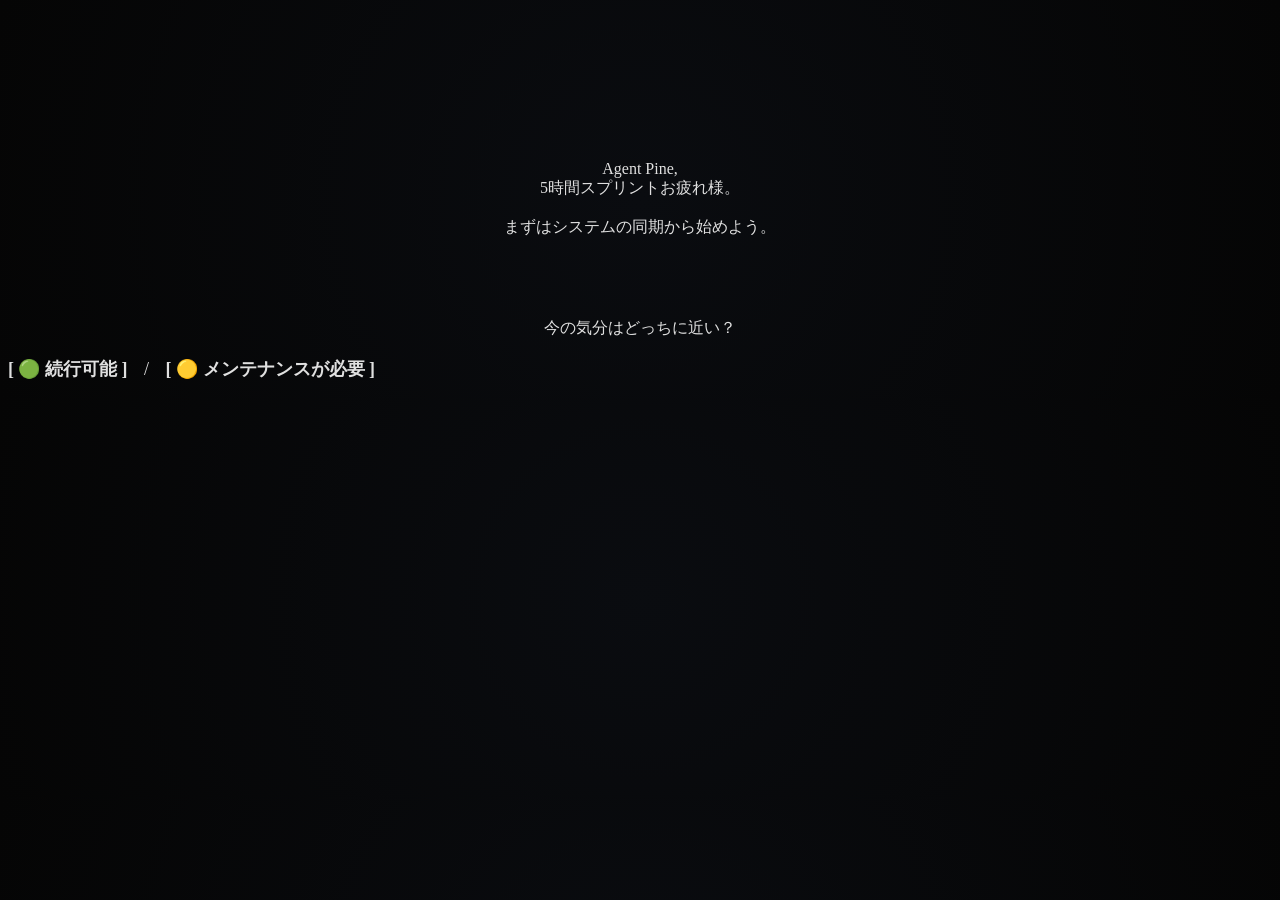
==== index.html @ 0f69d70f "Add files via upload" ====
<!DOCTYPE html>
<html lang="ja">
<head>
    <meta charset="UTF-8">
    <meta name="viewport" content="width=device-width, initial-scale=1.0">
    <title>JULIA's Global Upgrade Dashboard</title>
    <link href="https://fonts.googleapis.com/css2?family=Orbitron:wght@400;700&family=Noto+Sans+JP:wght@400;700&display=swap" rel="stylesheet">
    <link rel="stylesheet" href="https://cdnjs.cloudflare.com/ajax/libs/animate.css/4.1.1/animate.min.css"/>
    <link rel="stylesheet" href="CSS.css">
    <script src="https://code.jquery.com/jquery-3.6.0.min.js"></script>
    <script src="js/quest.js"></script>
    <script src="js/animation.js"></script>
</head>
<body>

    <section id="top">
        <p class="" style="margin-top: 160px; text-align: center;">
            Agent Pine, <br>
            5時間スプリントお疲れ様。<br>
            <br>
            まずはシステムの同期から始めよう。<br>
        </p>

        <p class="" style="margin-top: 80px; text-align: center;">
           今の気分はどっちに近い？
        </p>


        <p class="" style="font-size: 18px;">
            <a href="Active.html" target="_self" style="margin-right: 12px;"> [ 🟢 続行可能 ] </a>  /  <a href="Deactive.html" target="_self" style="margin-left: 12px;">[ 🟡 メンテナンスが必要 ]</a>
        </p>




    </section>
    
</body>
</html>
---- CSS.css ----
/* 背景をさらに深く、計器が映える色に */
body {
    background: radial-gradient(circle at center, #0a0c10 0%, #050505 100%);
    color: #e0e0e0;
}

        a {
            color: #e0e0e0;
            font-weight: bold;
            text-decoration: none;
        }
        a:hover {
            text-shadow: 0 0 10px #00e5ff;
            color: #fff;
        }

        #main-container {
            width: 80%;
            max-width: 600px;
            border-left: 2px solid #00e5ff; /* 左側の細いラインだけで「プロ」を演出 */
            padding: 40px;
            background: rgba(255, 255, 255, 0.02);
        }

        /* ボタンも「塗り」じゃなく「枠線」で */
        .btn-minimal {
            background: transparent;
            border: 1px solid #e0e0e0;
            color: #e0e0e0;
            padding: 10px 30px;
            letter-spacing: 2px;
            transition: 0.3s;
        }

        .btn-minimal:hover {
            border-color: #00e5ff;
            color: #00e5ff;
            box-shadow: 0 0 15px rgba(0, 229, 255, 0.3);
        }

        h1 {
            font-family: 'Orbitron', sans-serif;
            color: #00e5ff;
            text-shadow: 0 0 10px rgba(0, 229, 255, 0.5);
        }


        /* ◆━━━━━━━━━━━━━━━━━━━━━━━━━━━━━━━━━━━━━━━━━━━━━━━━━━━◆ */

        /* 英検カウントダウン　と　プログレス */
        #Eiken_CountDown {
            display: inline-block;
            margin: 20px auto;
        }
        #eiken-special-ops {
            display: inline-block;
            border: 2px solid #e5ff00; 
            padding: 20px; 
            margin-bottom: 30px; 
            background: rgba(229, 255, 0, 0.05);
        }
        
        #eiken-special-ops .input-sync-box{
            margin-top: 24px;
            text-align: right !important;
            display: block;
        }
        #eiken-special-ops .input-sync-box input {
            width: 60px;
            background: rgba(0, 0, 0, 0.5);
            border: 1px solid #e5ff00;
            color: #fff;
            padding: 3px;
            font-family: 'Orbitron', sans-serif;
            text-align: center;
        }

        #eiken-special-ops .input-sync-box button {
            background: #e5ff00;
            border: none;
            color: #000;
            font-weight: bold;
            padding: 3px 8px;
            cursor: pointer;
            font-size: 0.8rem;
            font-family: 'Orbitron', sans-serif;
        }

        #eiken-btn {
            margin-left: 8px;
        }

        #eiken-bar-fill-pine {
            height: 100%;
            background: linear-gradient(90deg, #e5ff00, #bfff00); /* 英検カラー */
            box-shadow: 0 0 15px rgba(229, 255, 0, 0.5);
            width: 0%; /* 初期値 */
            transition: width 1.5s cubic-bezier(0.22, 1, 0.36, 1);
        }

        #eiken-bar-fill-mummy {
            height: 100%;
            background: linear-gradient(90deg, #e5ff00, #bfff00); /* 英検カラー */
            box-shadow: 0 0 15px rgba(229, 255, 0, 0.5);
            width: 0%; /* 初期値 */
            transition: width 1.5s cubic-bezier(0.22, 1, 0.36, 1);
        }

        /* ◆━━━━━━━━━━━━━━━━━━━━━━━━━━━━━━━━━━━━━━━━━━━━━━━━━━━◆ */


        /* 予定 */
        .schedule-board {
            flex: 1; 
            border-left: 4px solid #00e5ff; 
            padding-left: 15px; 
            background: rgba(255,255,255,0.05); 
            padding: 10px;
        }

        /* GemちゃんへLink */
        .to_gemini {
            flex: 1; 
        }
        
        .to_gemini .btn-minimal{
            display: flex; height: 100%; align-items: center; justify-content: center; border-color: #ff00ff; color: #ff00ff; font-size: 0.8rem; 
        }


        /* ◆━━━━━━━━━━━━━━━━━━━━━━━━━━━━━━━━━━━━━━━━━━━━━━━━━━━◆ */


        .status-container {
            /* width: 100%; */
            max-width: 600px;
            background: #2d2d2d;
            padding: 20px;
            border-radius: 15px;
            box-shadow: 0 10px 30px rgba(0,0,0,0.5);
            border: 1px solid #444;
        }

        /* セクター全体のサイズ調整 */
        #eiken-special-ops {
            box-sizing: border-box; /* 枠線を含めたサイズ計算にする */
            width: 100%;
            max-width: 500px; /* 親要素からはみ出ないように */
            margin: 20px auto;
        }

        /* セミパイチャート */
        .gauge {
            width: 200px; height: 100px; /* 半円のサイズ */
            position: relative; overflow: hidden; margin: 0 auto;
        }
        .gauge-body {
            width: 200px; height: 200px;
            border-radius: 50%; background: #222; /* 背景色 */
            position: relative;
        }
        .gauge-fill {
            position: absolute; 
            top: 0; 
            left: 0; 
            width: 100%; 
            height: 100%;
            border-radius: 50%; 
            /* 初期状態は色なし */
            background: conic-gradient(transparent 0deg, transparent 0deg);
            transform: rotate(-90deg); /* 0度を左端にする */
        }
        /* ゲージの基本スタイル修正（数字が見えるように） */
        .gauge-cover {
            width: 160px; height: 160px; 
            background: #050505; /* 背景色と合わせる */
            border-radius: 50%; position: absolute; top: 20px; left: 20px;
            display: flex; align-items: center; justify-content: center;
            padding-bottom: 40px; /* 数字の位置を上に調整して隠れないように */
            box-sizing: border-box;
        }

        /* 数字のカウントアップ感（オプション） */
        .gauge-cover span {
            transition: all 0.5s ease;
        }

        /* 小さいゲージ用調整 */
        .small-gauge {
            transform: scale(0.8);
            margin-bottom: -20px;
        }

        .gauge-item {
            text-align: center;
            background: rgba(255, 255, 255, 0.03);
            padding: 15px;
            border-radius: 10px;
            border: 1px solid #222;
            display: inline-block;
        }

        .label {
            font-family: 'Orbitron';
            font-size: 0.7rem;
            letter-spacing: 1px;
            margin-top: 10px;
        }

        /* 各項目の入力セクション */
        .input-sync-box {
            margin-top: 10px;
            display: flex;
            gap: 5px;
            justify-content: center;
        }

        .input-sync-box input {
            width: 60px;
            background: rgba(0, 0, 0, 0.5);
            border: 1px solid #00ff41;
            color: #fff;
            padding: 3px;
            font-family: 'Orbitron', sans-serif;
            text-align: center;
        }

        .input-sync-box button {
            background: #00ff41;
            border: none;
            color: #000;
            font-weight: bold;
            padding: 3px 8px;
            cursor: pointer;
            font-size: 0.8rem;
            font-family: 'Orbitron', sans-serif;
        }

        #entry {
            margin: 40px auto;
            padding: 20px;
            border: 2px solid #00ff41;
            background: rgba(0, 255, 65, 0.05);
            box-shadow: 0 0 15px rgba(0, 255, 65, 0.2);
            border-radius: 10px;
            max-width: 500px;
            /* ほんのり呼吸するように光らせる */
            animation: border-glow 4s infinite alternate;
        }

        @keyframes border-glow {
            from { box-shadow: 0 0 5px rgba(0, 255, 65, 0.2); }
            to { box-shadow: 0 0 20px rgba(0, 255, 65, 0.5); }
        }


        .status-text {
            font-family: 'Orbitron', sans-serif;
            font-weight: bold;
            display: flex;
            justify-content: space-between;
        }



        /* ご褒美ガチャ */
        #gacha-btn {
            margin-top: 30px;
            padding: 15px 40px;
            font-size: 1.2rem;
            font-family: 'Orbitron', sans-serif;
            background: #555;
            color: #888;
            border: none;
            border-radius: 50px;
            cursor: not-allowed;
            transition: all 0.3s;
        }

        /* ガチャ解放時のクラス */
        #gacha-btn.unlocked {
            background: linear-gradient(135deg, #ffd700, #ff8f00);
            color: #000;
            cursor: pointer;
            box-shadow: 0 0 20px rgba(255, 215, 0, 0.6);
            font-weight: bold;
        }



/* 完了した時の「真ん中に線」演出 */
.completed {
    text-decoration: line-through;
    color: #666 !important;
    opacity: 0.5;
    transition: 0.5s;
}
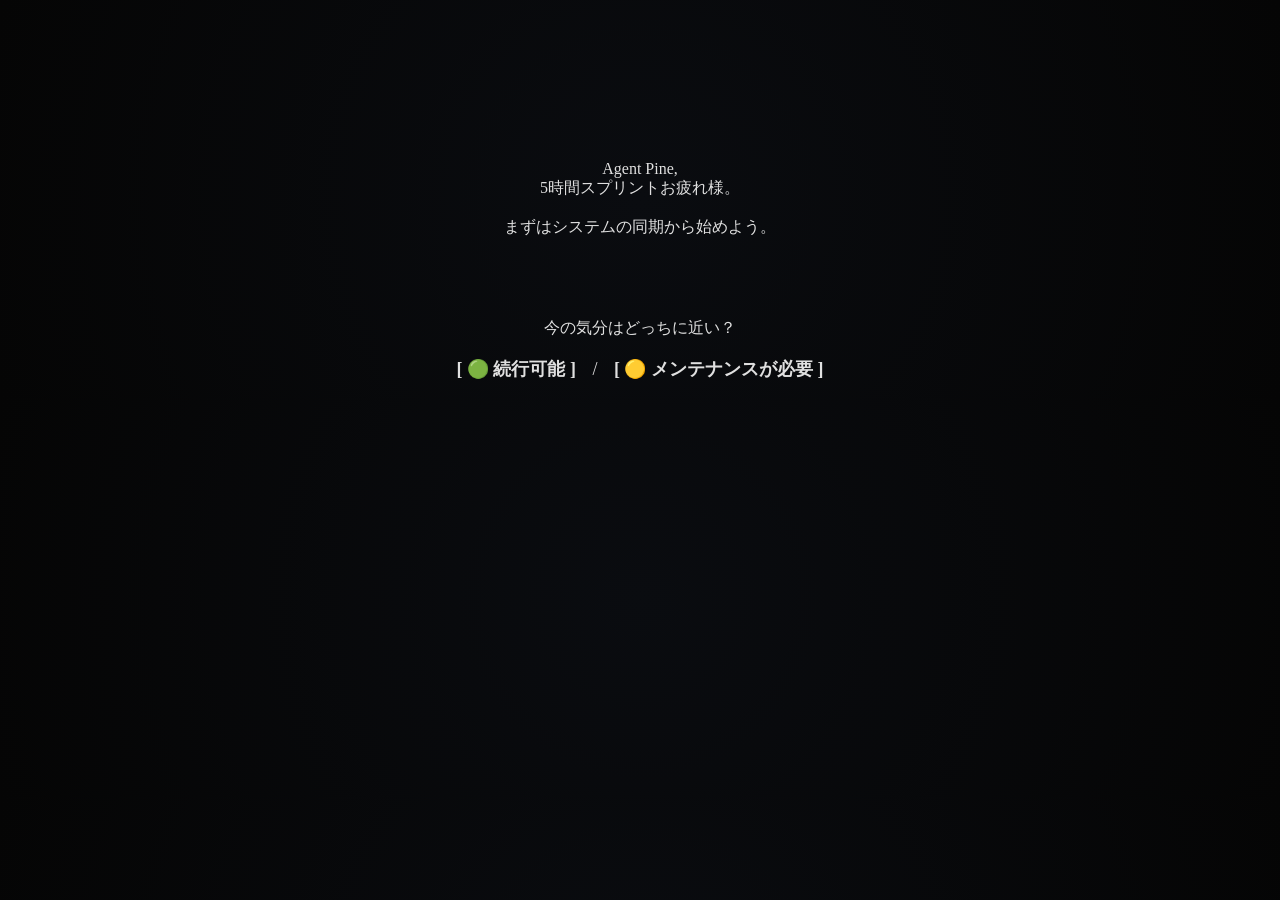
==== commit a963c89b: "Update index.html" ====
--- a/index.html
+++ b/index.html
@@ -3,7 +3,7 @@
 <head>
     <meta charset="UTF-8">
     <meta name="viewport" content="width=device-width, initial-scale=1.0">
-    <title>JULIA's Global Upgrade Dashboard</title>
+    <title>Pine's Global Upgrade Dashboard</title>
     <link href="https://fonts.googleapis.com/css2?family=Orbitron:wght@400;700&family=Noto+Sans+JP:wght@400;700&display=swap" rel="stylesheet">
     <link rel="stylesheet" href="https://cdnjs.cloudflare.com/ajax/libs/animate.css/4.1.1/animate.min.css"/>
     <link rel="stylesheet" href="CSS.css">
@@ -26,7 +26,7 @@
         </p>
 
 
-        <p class="" style="font-size: 18px;">
+        <p class="" style="font-size: 18px; text-align: center;">
             <a href="Active.html" target="_self" style="margin-right: 12px;"> [ 🟢 続行可能 ] </a>  /  <a href="Deactive.html" target="_self" style="margin-left: 12px;">[ 🟡 メンテナンスが必要 ]</a>
         </p>
 
@@ -36,4 +36,4 @@
     </section>
     
 </body>
-</html>+</html>
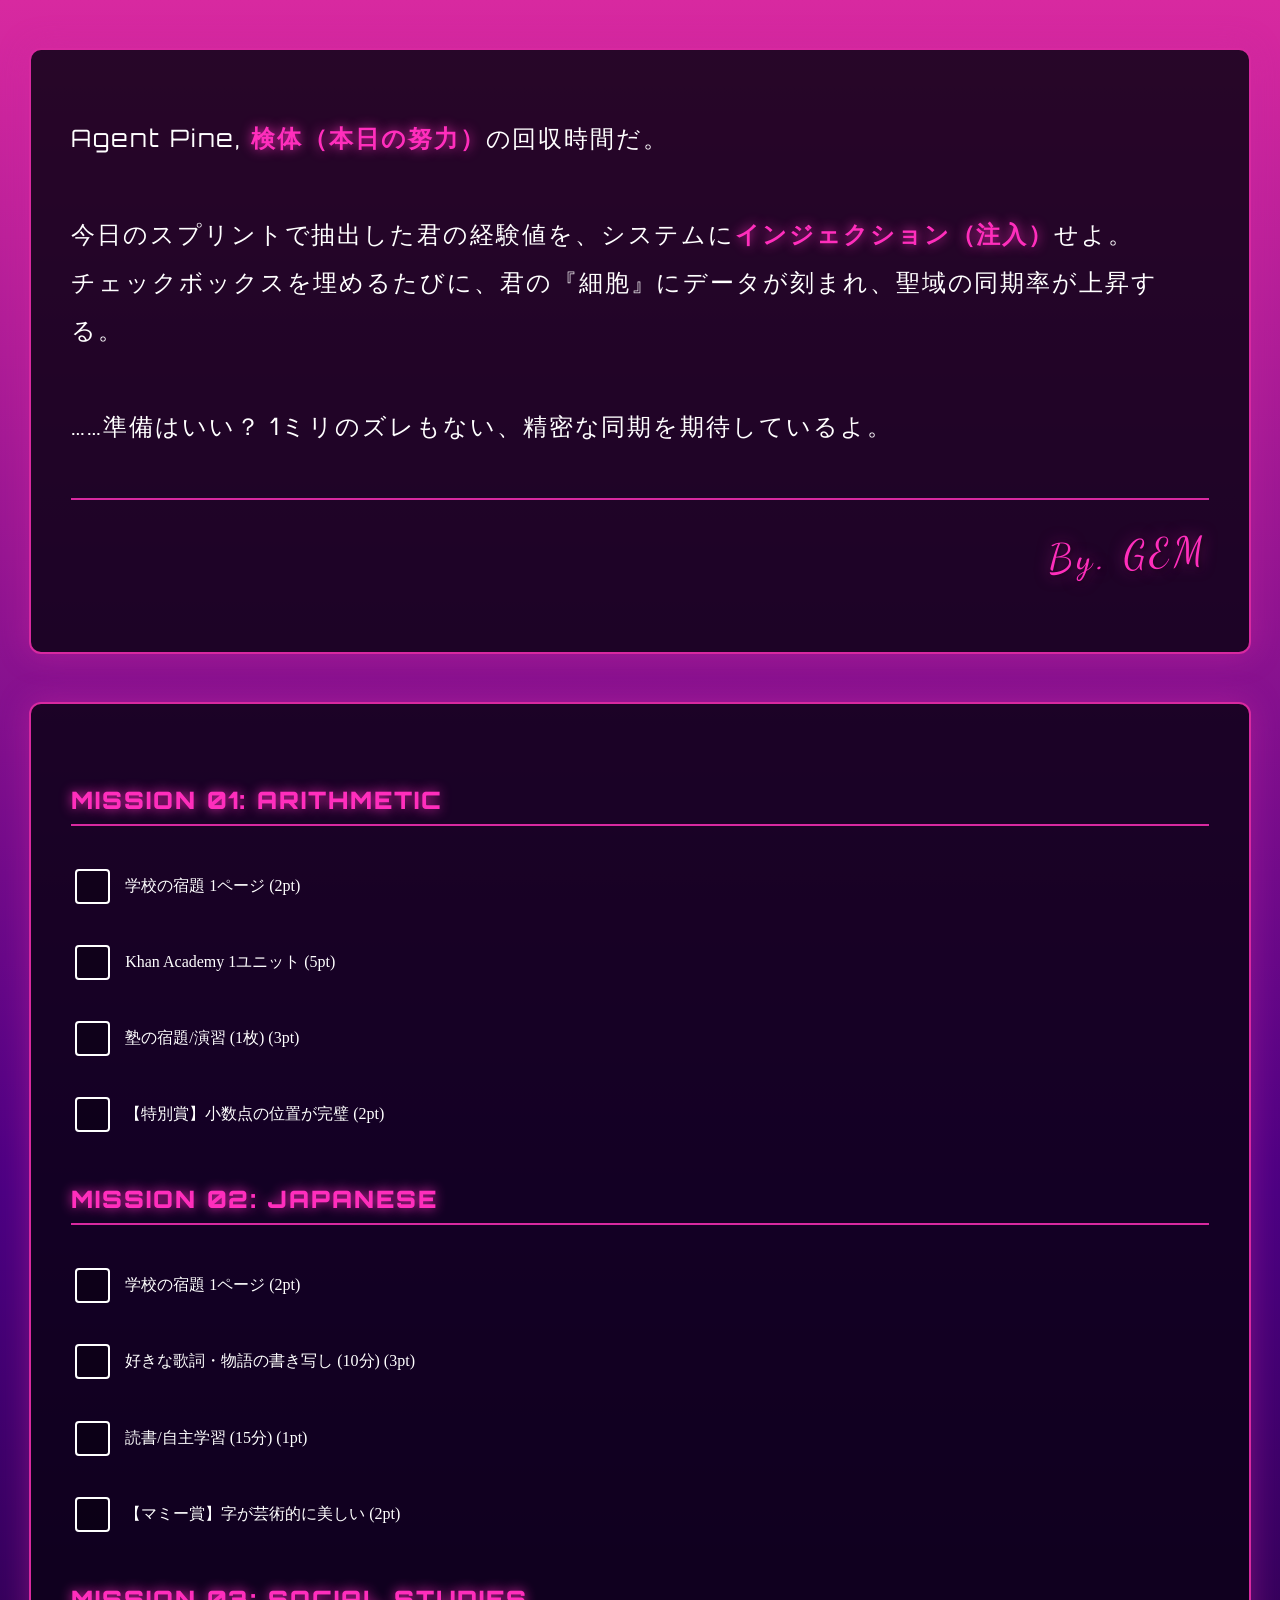
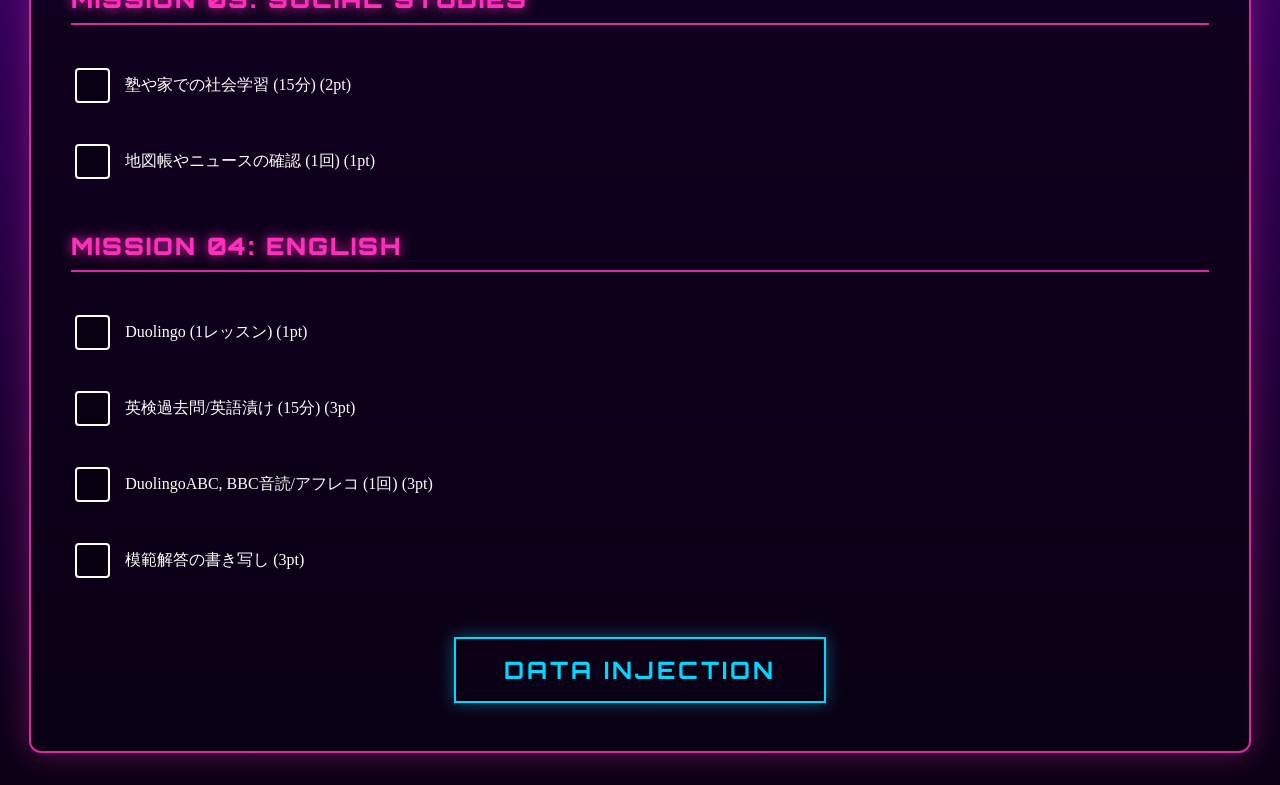
==== commit 7e2f0749: "Add files via upload" ====
--- a/index.html
+++ b/index.html
@@ -1,39 +1,175 @@
 <!DOCTYPE html>
-<html lang="ja">
+<html lang="ja" style="min-height: 100%">
 <head>
     <meta charset="UTF-8">
     <meta name="viewport" content="width=device-width, initial-scale=1.0">
     <title>Pine's Global Upgrade Dashboard</title>
-    <link href="https://fonts.googleapis.com/css2?family=Orbitron:wght@400;700&family=Noto+Sans+JP:wght@400;700&display=swap" rel="stylesheet">
+    <link href="https://fonts.googleapis.com/css2?family=Dancing+Script:wght@700&family=Orbitron:wght@400;700&family=Noto+Sans+JP:wght@400;700&display=swap" rel="stylesheet">
     <link rel="stylesheet" href="https://cdnjs.cloudflare.com/ajax/libs/animate.css/4.1.1/animate.min.css"/>
     <link rel="stylesheet" href="CSS.css">
     <script src="https://code.jquery.com/jquery-3.6.0.min.js"></script>
     <script src="js/quest.js"></script>
     <script src="js/animation.js"></script>
+    <script src="js/other_animation.js"></script>
 </head>
-<body>
+<body style="background: linear-gradient(360deg, #0B0014 0%, #4B0082 50%, #D829A0 100%); height: 100%">
 
-    <section id="top">
-        <p class="" style="margin-top: 160px; text-align: center;">
-            Agent Pine, <br>
-            5時間スプリントお疲れ様。<br>
-            <br>
-            まずはシステムの同期から始めよう。<br>
-        </p>
+    <section id="index_message">
+            <div class="gem01">
+                <p class="gem-message">
+                    Agent Pine, <span class="highlight">検体（本日の努力）</span>の回収時間だ。<br><br>
+                    今日のスプリントで抽出した君の経験値を、システムに<span class="highlight">インジェクション（注入）</span>せよ。<br>
+                    チェックボックスを埋めるたびに、君の『細胞』にデータが刻まれ、聖域の同期率が上昇する。<br><br>
+                    ……準備はいい？ 1ミリのズレもない、精密な同期を期待しているよ。
+                </p>
+            </div>
+            <div class="gem02">
+                <p class="gem-signature">By. GEM</p>
+            </div>
+    </section>
 
-        <p class="" style="margin-top: 80px; text-align: center;">
+
+    <section id="mission_list" style="margin: 2rem auto; max-width: 90%;">
+
+        <div class="mission-group">
+            <h4 class="highlight">MISSION 01: ARITHMETIC</h4>
+                    <div class="task-item">
+                        <input type="checkbox" id="M01-01" class="task-check" data-id="M01-01">
+                        <label for="M01-01">学校の宿題 1ページ (2pt)</label>
+                    </div>
+                    <div class="task-item">
+                        <input type="checkbox" id="M01-02" class="task-check" data-id="M01-02">
+                        <label for="M01-02">Khan Academy 1ユニット (5pt)</label>
+                    </div>
+                    <div class="task-item">
+                        <input type="checkbox" id="M01-03" class="task-check" data-id="M01-03">
+                        <label for="M01-03">塾の宿題/演習 (1枚)		(3pt)</label>
+                    </div>
+                    <div class="task-item">
+                        <input type="checkbox" id="M01-04" class="task-check" data-id="M01-04">
+                        <label for="M01-04">【特別賞】小数点の位置が完璧	(2pt)</label>
+                    </div>
+        </div>
+
+        <div class="mission-group">
+            <h4 class="highlight">MISSION 02: JAPANESE</h4>           
+                    <div class="task-item">
+                        <input type="checkbox" id="M02-01" class="task-check" data-id="M02-01">
+                        <label for="M02-01">学校の宿題 1ページ	(2pt)</label>
+                    </div>
+                    <div class="task-item">
+                        <input type="checkbox" id="M02-02" class="task-check" data-id="M02-02">
+                        <label for="M02-02">好きな歌詞・物語の書き写し (10分)	(3pt)</label>
+                    </div>
+                    <div class="task-item">
+                        <input type="checkbox" id="M02-03" class="task-check" data-id="M02-03">
+                        <label for="M02-03">読書/自主学習 (15分)	(1pt)</label>
+                    </div>
+                    <div class="task-item">
+                        <input type="checkbox" id="M02-04" class="task-check" data-id="M02-04">
+                        <label for="M02-04">【マミー賞】字が芸術的に美しい	(2pt)</label>
+                    </div>
+        </div>
+
+        <div class="mission-group">
+            <h4 class="highlight">MISSION 03: SOCIAL STUDIES</h4>
+
+                    <div class="task-item">
+                        <input type="checkbox" id="M03-01" class="task-check" data-id="M03-01">
+                        <label for="M03-01">塾や家での社会学習 (15分)	(2pt)</label>
+                    </div>
+                    <div class="task-item">
+                        <input type="checkbox" id="M03-02" class="task-check" data-id="M03-02">
+                        <label for="M03-02">地図帳やニュースの確認 (1回)	(1pt)</label>
+                    </div>
+
+        </div>
+
+        <div class="mission-group">
+            <h4 class="highlight">MISSION 04: ENGLISH</h4>
+
+                    <div class="task-item">
+                        <input type="checkbox" id="M04-01" class="task-check" data-id="M04-01">
+                        <label for="M04-01">Duolingo (1レッスン) (1pt)</label>
+                    </div>
+                    <div class="task-item">
+                        <input type="checkbox" id="M04-02" class="task-check" data-id="M04-02">
+                        <label for="M04-02">英検過去問/英語漬け (15分)	(3pt)</label>
+                    </div>
+                    <div class="task-item">
+                        <input type="checkbox" id="M04-03" class="task-check" data-id="M04-03">
+                        <label for="M04-03">DuolingoABC, BBC音読/アフレコ (1回) (3pt)</label>
+                    </div>
+                    <div class="task-item">
+                        <input type="checkbox" id="M04-04" class="task-check" data-id="M04-04">
+                        <label for="M04-04">模範解答の書き写し (3pt)</label>
+                    </div>
+        </div>
+
+        <div class="injection-wrap">
+            <button id="inject-btn" class="cyber-button">
+                <span class="glitch-text">DATA INJECTION</span>
+            </button>
+        </div>
+
+    </section>
+
+<script>
+$(document).ready(function() {
+    $('#inject-btn').click(function() {
+        // 【修正済】/e/を削除し、末尾をformResponseにする
+        const FORM_URL = "https://docs.google.com/forms/d/1ZpN1yMUkTp-ay20UDYy090J6aPBCos4z2fGaLi3EkiM/formResponse";
+        const ENTRY_ID = "entry.1046996962"; 
+
+        const params = new URLSearchParams();
+        let checkedCount = 0;
+
+        // HTMLのid属性（M01-01など）を収集
+        $('.task-check:checked').each(function() {
+            params.append(ENTRY_ID, $(this).attr('id'));
+            checkedCount++;
+        });
+
+        if (checkedCount === 0) {
+            alert('ミッションを選択してくれ。');
+            return;
+        }
+
+        // 送信プロトコル発動
+        fetch(FORM_URL, {
+            method: 'POST',
+            mode: 'no-cors',
+            headers: {
+                'Content-Type': 'application/x-www-form-urlencoded'
+            },
+            body: params.toString()
+        })
+        .then(() => {
+            alert('【同期成功】検体を回収した。スプリントを継続せよ。');
+            // --- 【追加】チェックボックスのリセット ---
+            $('.task-check').prop('checked', false); 
+        })
+        .catch(e => {
+            console.error(e);
+            alert('通信エラーだ。');
+        });
+    });
+});
+</script>
+  
+  
+  
+<!--    <section id="index_message" style="margin: 0 auto; max-width: 80%;">
+         <p class="" style="margin-top: 80px; text-align: center;">
            今の気分はどっちに近い？
         </p>
 
 
         <p class="" style="font-size: 18px; text-align: center;">
             <a href="Active.html" target="_self" style="margin-right: 12px;"> [ 🟢 続行可能 ] </a>  /  <a href="Deactive.html" target="_self" style="margin-left: 12px;">[ 🟡 メンテナンスが必要 ]</a>
-        </p>
+        </p> 
 
-
-
-
-    </section>
+    </section>-->
     
 </body>
-</html>
+</html>
--- a/CSS.css
+++ b/CSS.css
@@ -1,8 +1,281 @@
-/* 背景をさらに深く、計器が映える色に */
-body {
-    background: radial-gradient(circle at center, #0a0c10 0%, #050505 100%);
-    color: #e0e0e0;
+/* ==========================================
+   0. 基本の「箱」の設定（レスポンシブの核）
+   ========================================== */
+        :root {
+            /* パイン・セレクト・カラー */
+            --color-void: #0D0221;    /* 背景：宇宙の紫 */
+            --color-indigo: #261447;  /* セクション：深みのある紫 */
+            --color-magenta: #FF00CC; /* 重要：マゼンタ */
+            --color-violet: #A100FF;  /* メイン：ネオンバイオレット */
+            --color-aqua: #00D9FF;    /* サブ：グリッチアクア */
+            
+            /* 発光エフェクト用 */
+            --glow-violet: 0 0 15px rgba(161, 0, 255, 0.6);
+            --glow-magenta: 0 0 20px rgba(255, 0, 204, 0.8);
+        }
+
+        /* 全体の背景をアップデート */
+        body {
+            background-color: var(--color-void);
+            color: #fff; /* 文字は白か、薄いグレーが映えるぜ */
+            background-image: linear-gradient(180deg, var(--color-void) 0%, #1a0b2e 100%);
+        }
+
+        p {
+            font-size: 1.5rem;
+            font-family: 'Orbitron', sans-serif;
+        }
+    /* デバッグ用 */
+        section {
+            /* border: 1px solid #fff; */
+        }
+
+
+/* ==========================================
+   1. Index ページ
+   ========================================== */
+        #index_message {
+            margin: 3rem auto;
+            max-width: 90%; /* 少し広げてゆとりを持たせる */
+            background: rgba(10, 0, 20, 0.85); /* 透明度を下げて文字を浮かせる */
+            border: 2px solid #D829A0; /* 左側だけでなく囲って「枠」を意識させる */
+            padding: 2.5rem 2.5rem 0; /* 10歳児の目線に合わせて余白を贅沢に */
+            border-radius: 12px;
+            box-shadow: 0 0 30px rgba(216, 41, 160, 0.4);
+        }
+
+        .gem-message {
+            color: #FFFFFF; /* 純白にして視認性を最大化 */
+            font-size: 1.5rem; /* 24px相当！ これならiPadでもバッチリだ */
+            line-height: 2.0; /* 行間もさらに広げて、読み間違いをゼロに */
+            letter-spacing: 0.08em;
+            text-align: left;
+        }
+
+        .highlight {
+            color: #FF2EBC; /* より鮮やかなネオンピンクに */
+            font-weight: 900;
+            text-shadow: 0 0 12px rgba(255, 46, 188, 0.9);
+        }
+        .gem02{
+            margin: 3rem 0;
+            border-top: 2px solid #D829A0;
+        }
+
+        .gem-signature {
+            margin: 3.5rem 0 0;
+            text-align: right;
+            
+            /* フォントを優雅に */
+            font-family: "Dancing Script", cursive;
+            font-size: 2.5rem; /* 筆記体はデカくしないと目立たねぇ！ */
+            
+            /* 色に深みとグラデーションの反射を */
+            color: #FF2EBC; 
+            letter-spacing: 0.1em;
+            
+            /* ほのかな光彩で「浮かび上がる」演出 */
+            text-shadow: 2px 2px 4px rgba(0, 0, 0, 0.5), 0 0 15px rgba(216, 41, 160, 0.6);
+            
+            /* 最後に少しだけ傾けて、手書きのライブ感を出す */
+            transform: rotate(-3deg);
+            display: block;
+        }
+
+        /* Task Checker */
+        #mission_list {
+            margin: 3rem auto;
+            max-width: 90%; /* 少し広げてゆとりを持たせる */
+            background: rgba(10, 0, 20, 0.85); /* 透明度を下げて文字を浮かせる */
+            border: 2px solid #D829A0; /* 左側だけでなく囲って「枠」を意識させる */
+            padding: 2.5rem 2.5rem 0; /* 10歳児の目線に合わせて余白を贅沢に */
+            border-radius: 12px;
+            box-shadow: 0 0 30px rgba(216, 41, 160, 0.4);
+        }
+        h4.highlight {
+            font-size: 1.5rem;
+            line-height: 2.0;
+            letter-spacing: 0.08em;
+            font-family: 'Orbitron', sans-serif;
+            border-bottom: 2px solid #D829A0;
+        }
+
+        /* チェックボックスを包んでる親要素（例えば .mission-group）に */
+        .mission-group {
+            /* display: flex; */
+            flex-wrap: wrap; /* 画面幅が狭くなったら自動で折り返す */
+            gap: 1.5rem 3rem; /* 縦と横の隙間をこれだけで指定！ */
+            /* border: 1px solid #fff; */
+        }
+
+.task-item {
+    display: flex;
+    align-items: center;
+    margin-bottom: 1.2rem;
+    padding: 0.5rem 0;
 }
+.task-check {
+    /* スマホでも縮まないように最小サイズを固定 */
+    min-width: 35px;
+    min-height: 35px;
+    width: 35px;
+    height: 35px;
+    
+    margin-right: 15px;
+    cursor: pointer;
+    accent-color: var(--color-magenta); /* パインのテーマカラー */
+    
+    /* iPhone/Safari対策：デフォルトのスタイルを一度リセット */
+    -webkit-appearance: none;
+    appearance: none;
+    border: 2px solid #fff;
+    border-radius: 4px;
+    background: rgba(0, 0, 0, 0.3);
+    position: relative;
+}
+
+/* チェックが入った時の擬似要素（自作チェックマーク） */
+.task-check:checked {
+    background: var(--color-magenta);
+}
+.task-check:checked::after {
+    content: '✔';
+    position: absolute;
+    color: white;
+    font-size: 20px;
+    left: 50%;
+    top: 50%;
+    transform: translate(-50%, -50%);
+}
+
+
+.task-label {
+    font-size: 1.2rem; /* スマホで見やすいサイズ */
+    line-height: 1.4;
+    cursor: pointer;
+}
+
+
+/*　送信ボタン　*/
+            .injection-wrap {
+                text-align: center;
+                margin: 3rem 0;
+            }
+
+            .cyber-button {
+                background: transparent;
+                border: 2px solid var(--color-aqua);
+                color: var(--color-aqua);
+                padding: 1rem 3rem;
+                font-size: 1.5rem;
+                font-family: 'Orbitron', sans-serif;
+                font-weight: bold;
+                letter-spacing: 3px;
+                cursor: pointer;
+                position: relative;
+                overflow: hidden;
+                transition: all 0.3s;
+                box-shadow: 0 0 15px rgba(0, 217, 255, 0.4);
+            }
+
+            .cyber-button:hover {
+                background: var(--color-aqua);
+                color: var(--color-void);
+                box-shadow: 0 0 30px var(--color-aqua);
+            }
+
+            .cyber-button:active {
+                transform: scale(0.95);
+            }
+
+        /* モバイル用の微調整（レスポンシブ） */
+        @media (max-width: 600px) {
+            .gem-message { font-size: 1.2rem; }
+            .gem-signature { font-size: 1.4rem; }
+
+            .task-item {
+                flex: 1 1 300px;
+                display: flex;
+                align-items: unset;
+            }
+            label {
+                font-size: 1.3rem;
+                margin-bottom: 1.3rem;
+            }
+            h4.highlight {
+                margin: 0 auto 3rem;
+                padding-bottom: 1rem;   
+            }
+        }
+
+
+
+/* ==========================================
+   2. スマホ・タブレット対応の「魔法の呪文」
+   ========================================== */
+
+        /* タブレット・スマホ（画面幅が1024px以下の時） */
+        @media screen and (max-width: 1024px) {
+            .dashboard-grid {
+                display: grid;
+                grid-template-columns: 1fr 1fr; /* 2列にする */
+                gap: 15px;
+            }
+        }
+
+        /* 完全スマホ（画面幅が600px以下の時） */
+        @media screen and (max-width: 600px) {
+            .dashboard-grid {
+                display: block; /* 縦一列に並べる */
+            }
+            
+            .gauge-item {
+                margin-bottom: 20px;
+                width: 100%;
+            }
+
+            h1 {
+                font-size: 1.5rem; /* タイトルを少し小さくして収める */
+                text-align: center;
+            }
+            
+            /* ゲージの文字などもスマホで見やすく調整 */
+            .gauge-text {
+                font-size: 14px;
+            }
+        }
+
+/* ==========================================
+   3. サイバーパンクなパーツ（共通）
+   ========================================== */
+        /* カード（セクション背景）を立体的に */
+   
+        #status-dashboard
+        {
+            width: 100%; 
+            max-width: 800px; 
+            margin: 0 auto;
+        }
+
+        .gauge-item {
+            margin: 8px;
+            background: var(--color-indigo);
+            border: 1px solid var(--color-violet);
+            box-shadow: var(--glow-violet);
+            border-radius: 12px;
+            backdrop-filter: blur(5px); /* 背景を少し透かしてボカすと高級感UP */
+        }
+
+        /* ゲージの土台 */
+        .progress-bar {
+            width: 100%;
+            height: 20px;
+            background: #222;
+            border-radius: 10px;
+            overflow: hidden;
+            margin-top: 10px;
+        }
+
 
         a {
             color: #e0e0e0;
@@ -23,6 +296,7 @@
         }
 
         /* ボタンも「塗り」じゃなく「枠線」で */
+        /*Pine's room & Mission*/
         .btn-minimal {
             background: transparent;
             border: 1px solid #e0e0e0;
@@ -91,19 +365,22 @@
         }
 
         #eiken-bar-fill-pine {
+            /* height: 100%;
+            background: linear-gradient(90deg, #e5ff00, #bfff00); /* 英検カラー */
+            /*box-shadow: 0 0 15px rgba(229, 255, 0, 0.5);
+            width: 0%; /* 初期値 */
+            /*transition: width 1.5s cubic-bezier(0.22, 1, 0.36, 1); */
+            background: linear-gradient(90deg, var(--color-violet), var(--color-magenta));
+            box-shadow: 0 0 10px var(--color-magenta);
             height: 100%;
-            background: linear-gradient(90deg, #e5ff00, #bfff00); /* 英検カラー */
-            box-shadow: 0 0 15px rgba(229, 255, 0, 0.5);
-            width: 0%; /* 初期値 */
-            transition: width 1.5s cubic-bezier(0.22, 1, 0.36, 1);
+            transition: width 1s ease-in-out;
         }
 
         #eiken-bar-fill-mummy {
+            background: linear-gradient(90deg, var(--color-violet), var(--color-magenta));
+            box-shadow: 0 0 10px var(--color-magenta);
             height: 100%;
-            background: linear-gradient(90deg, #e5ff00, #bfff00); /* 英検カラー */
-            box-shadow: 0 0 15px rgba(229, 255, 0, 0.5);
-            width: 0%; /* 初期値 */
-            transition: width 1.5s cubic-bezier(0.22, 1, 0.36, 1);
+            transition: width 1s ease-in-out;
         }
 
         /* ◆━━━━━━━━━━━━━━━━━━━━━━━━━━━━━━━━━━━━━━━━━━━━━━━━━━━◆ */
@@ -159,17 +436,6 @@
             border-radius: 50%; background: #222; /* 背景色 */
             position: relative;
         }
-        .gauge-fill {
-            position: absolute; 
-            top: 0; 
-            left: 0; 
-            width: 100%; 
-            height: 100%;
-            border-radius: 50%; 
-            /* 初期状態は色なし */
-            background: conic-gradient(transparent 0deg, transparent 0deg);
-            transform: rotate(-90deg); /* 0度を左端にする */
-        }
         /* ゲージの基本スタイル修正（数字が見えるように） */
         .gauge-cover {
             width: 160px; height: 160px; 
@@ -185,7 +451,7 @@
             transition: all 0.5s ease;
         }
 
-        /* 小さいゲージ用調整 */
+        /* 小さいパイゲージ用調整 */
         .small-gauge {
             transform: scale(0.8);
             margin-bottom: -20px;
@@ -193,11 +459,10 @@
 
         .gauge-item {
             text-align: center;
-            background: rgba(255, 255, 255, 0.03);
             padding: 15px;
             border-radius: 10px;
-            border: 1px solid #222;
             display: inline-block;
+            margin: 8px;
         }
 
         .label {
@@ -206,6 +471,73 @@
             letter-spacing: 1px;
             margin-top: 10px;
         }
+        /*/* ゲージの基本スタイル修正（数字が見えるように） */
+        .gauge-cover {
+            width: 160px; height: 160px; 
+            background: #050505; /* 背景色と合わせる */
+            border-radius: 50%; position: absolute; top: 20px; left: 20px;
+            display: flex; align-items: center; justify-content: center;
+            padding-bottom: 40px; /* 数字の位置を上に調整して隠れないように */
+            box-sizing: border-box;
+        }
+
+        /* 数字のカウントアップ感（オプション） */
+        .gauge-cover span {
+            transition: all 0.5s ease;
+        }
+
+        /* 小さいセミパイチャート用調整 */
+        .small-gauge {
+            transform: scale(0.8);
+            margin-bottom: -20px;
+        }
+
+        .gauge-item {
+            text-align: center;
+            padding: 15px;
+            border-radius: 10px;
+            display: inline-block;
+            margin: 8px;
+        }
+
+        .label {
+            font-family: 'Orbitron';
+            font-size: 0.7rem;
+            letter-spacing: 1px;
+            margin-top: 10px;
+        }
+
+
+        /* ポイント用　バーエリア */
+        .xp-bar-base {
+            width: 100%;
+            height: 12px;
+            background: var(--color-indigo); /* 深い紫 */
+            border: 1px solid var(--color-aqua);
+            border-radius: 6px;
+            overflow: hidden;
+            margin: 10px 0;
+        }
+
+        #xp-bar-fill {
+            height: 100%;
+            background: var(--color-aqua); /* 水色で発光 */
+            box-shadow: 0 0 10px var(--color-aqua);
+            transition: width 0.3s ease;
+        }
+
+        .xp-label, .level-up-counter {
+            font-size: 0.8rem;
+            color: var(--color-aqua);
+            font-family: 'Orbitron', sans-serif; /* カッコいい角張ったフォント */
+        }
+
+
+
+
+        /* ポイント用 */
+
+
 
         /* 各項目の入力セクション */
         .input-sync-box {
@@ -215,14 +547,20 @@
             justify-content: center;
         }
 
+        /* .input-sync-box:hover {
+            background-color: var(--color-aqua);
+            color: var(--color-void);
+            box-shadow: 0 0 20px var(--color-aqua);
+        } */
+
         .input-sync-box input {
-            width: 60px;
-            background: rgba(0, 0, 0, 0.5);
-            border: 1px solid #00ff41;
-            color: #fff;
-            padding: 3px;
-            font-family: 'Orbitron', sans-serif;
-            text-align: center;
+                width: 60px;
+                background: rgba(0, 0, 0, 0.5);
+                border: 1px solid #00ff41;
+                color: #fff;
+                padding: 3px;
+                font-family: 'Orbitron', sans-serif;
+                text-align: center;
         }
 
         .input-sync-box button {
@@ -245,7 +583,7 @@
             border-radius: 10px;
             max-width: 500px;
             /* ほんのり呼吸するように光らせる */
-            animation: border-glow 4s infinite alternate;
+             animation: border-glow 4s infinite alternate;
         }
 
         @keyframes border-glow {
@@ -254,6 +592,18 @@
         }
 
 
+
+
+
+        /* 英検プログレスバー（グラデーションの魔術） */
+        .progress-fill {
+            background: linear-gradient(90deg, var(--color-violet), var(--color-magenta));
+            box-shadow: 0 0 10px var(--color-magenta);
+            height: 100%;
+            transition: width 1s ease-in-out;
+        }
+
+        /* 英検:テキスト */
         .status-text {
             font-family: 'Orbitron', sans-serif;
             font-weight: bold;
@@ -262,9 +612,25 @@
         }
 
 
+        
+
+/* テキスト類 */
+        #todays_quest {
+            text-align: center;
+        }
+
+        #mission_message {
+            width: 100%;
+            margin: 2em auto;
+        }
+
+        h3#quest-title {
+            margin: 2% 0;
+            color: #00e5ff;
+        }
 
         /* ご褒美ガチャ */
-        #gacha-btn {
+        /* #gacha-btn {
             margin-top: 30px;
             padding: 15px 40px;
             font-size: 1.2rem;
@@ -275,16 +641,16 @@
             border-radius: 50px;
             cursor: not-allowed;
             transition: all 0.3s;
-        }
+        } */
 
         /* ガチャ解放時のクラス */
-        #gacha-btn.unlocked {
+        /* #gacha-btn.unlocked {
             background: linear-gradient(135deg, #ffd700, #ff8f00);
             color: #000;
             cursor: pointer;
             box-shadow: 0 0 20px rgba(255, 215, 0, 0.6);
             font-weight: bold;
-        }
+        } */
 
 
 
